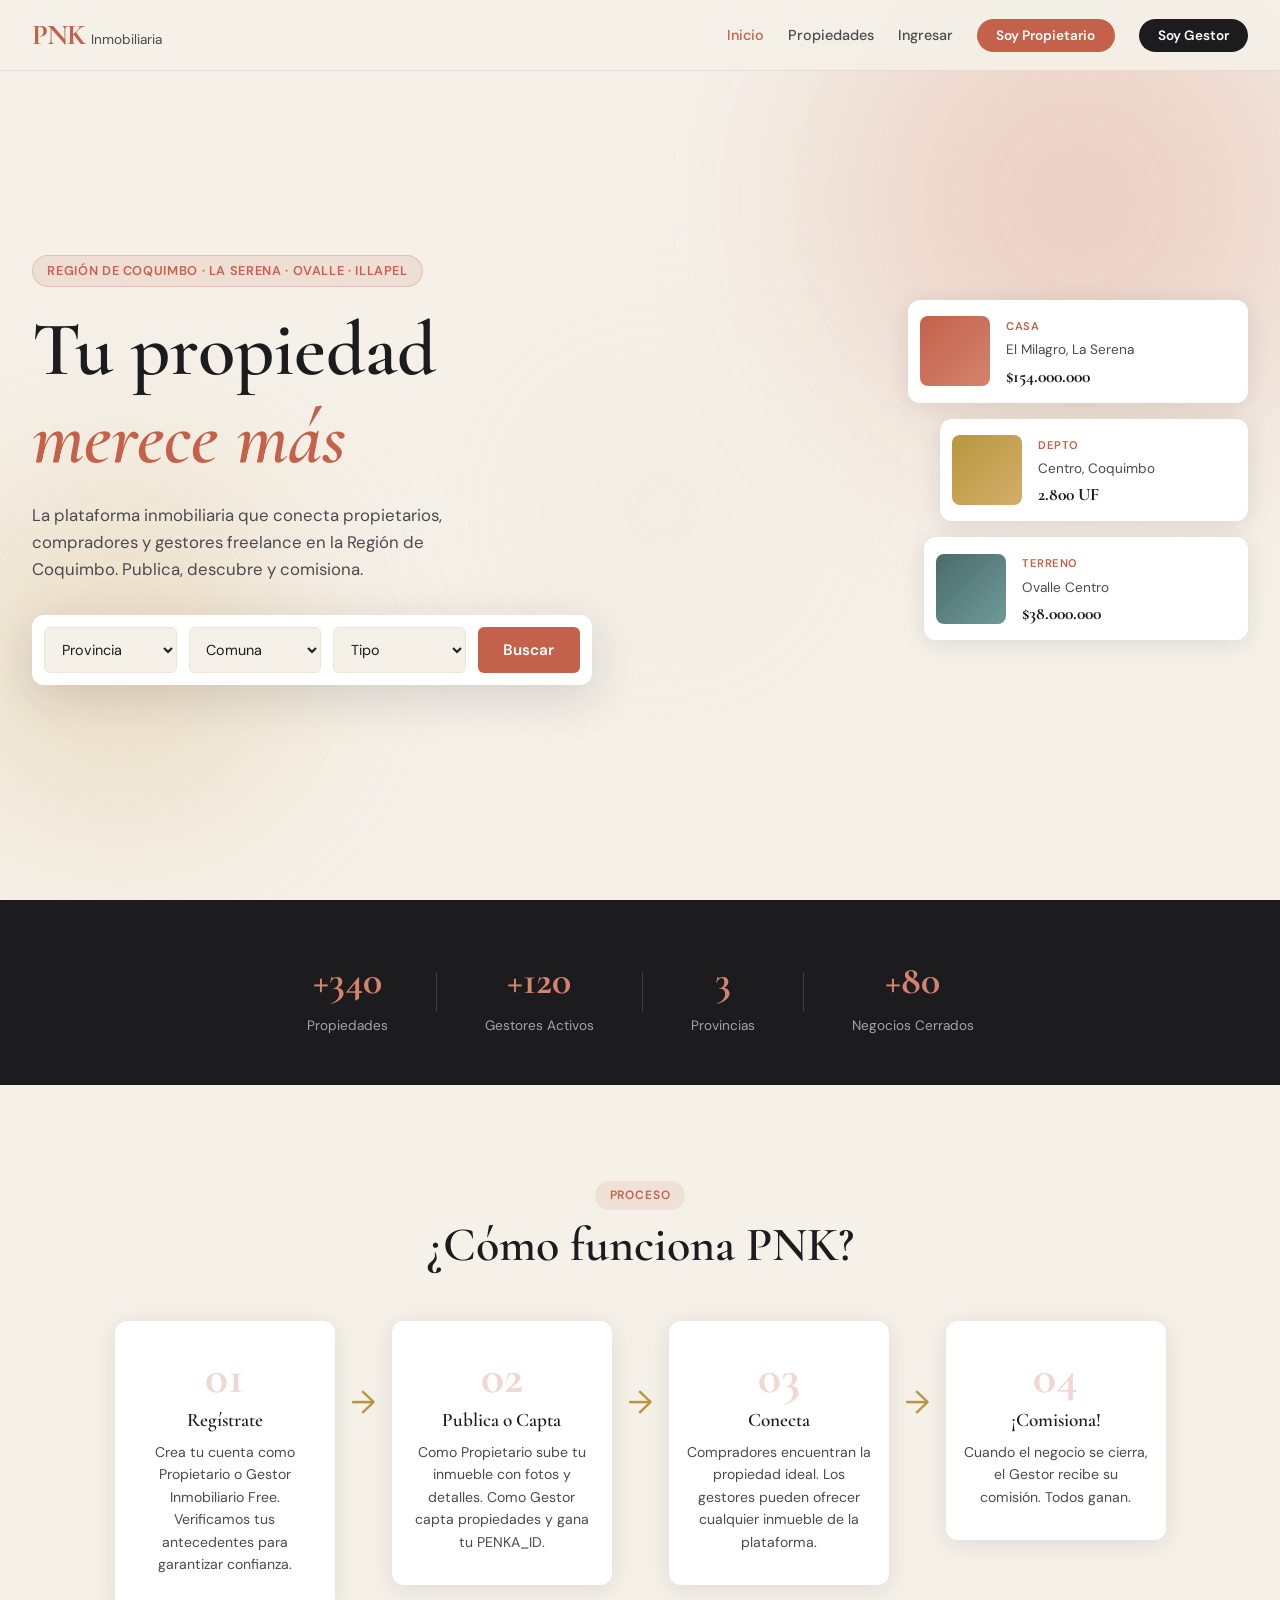
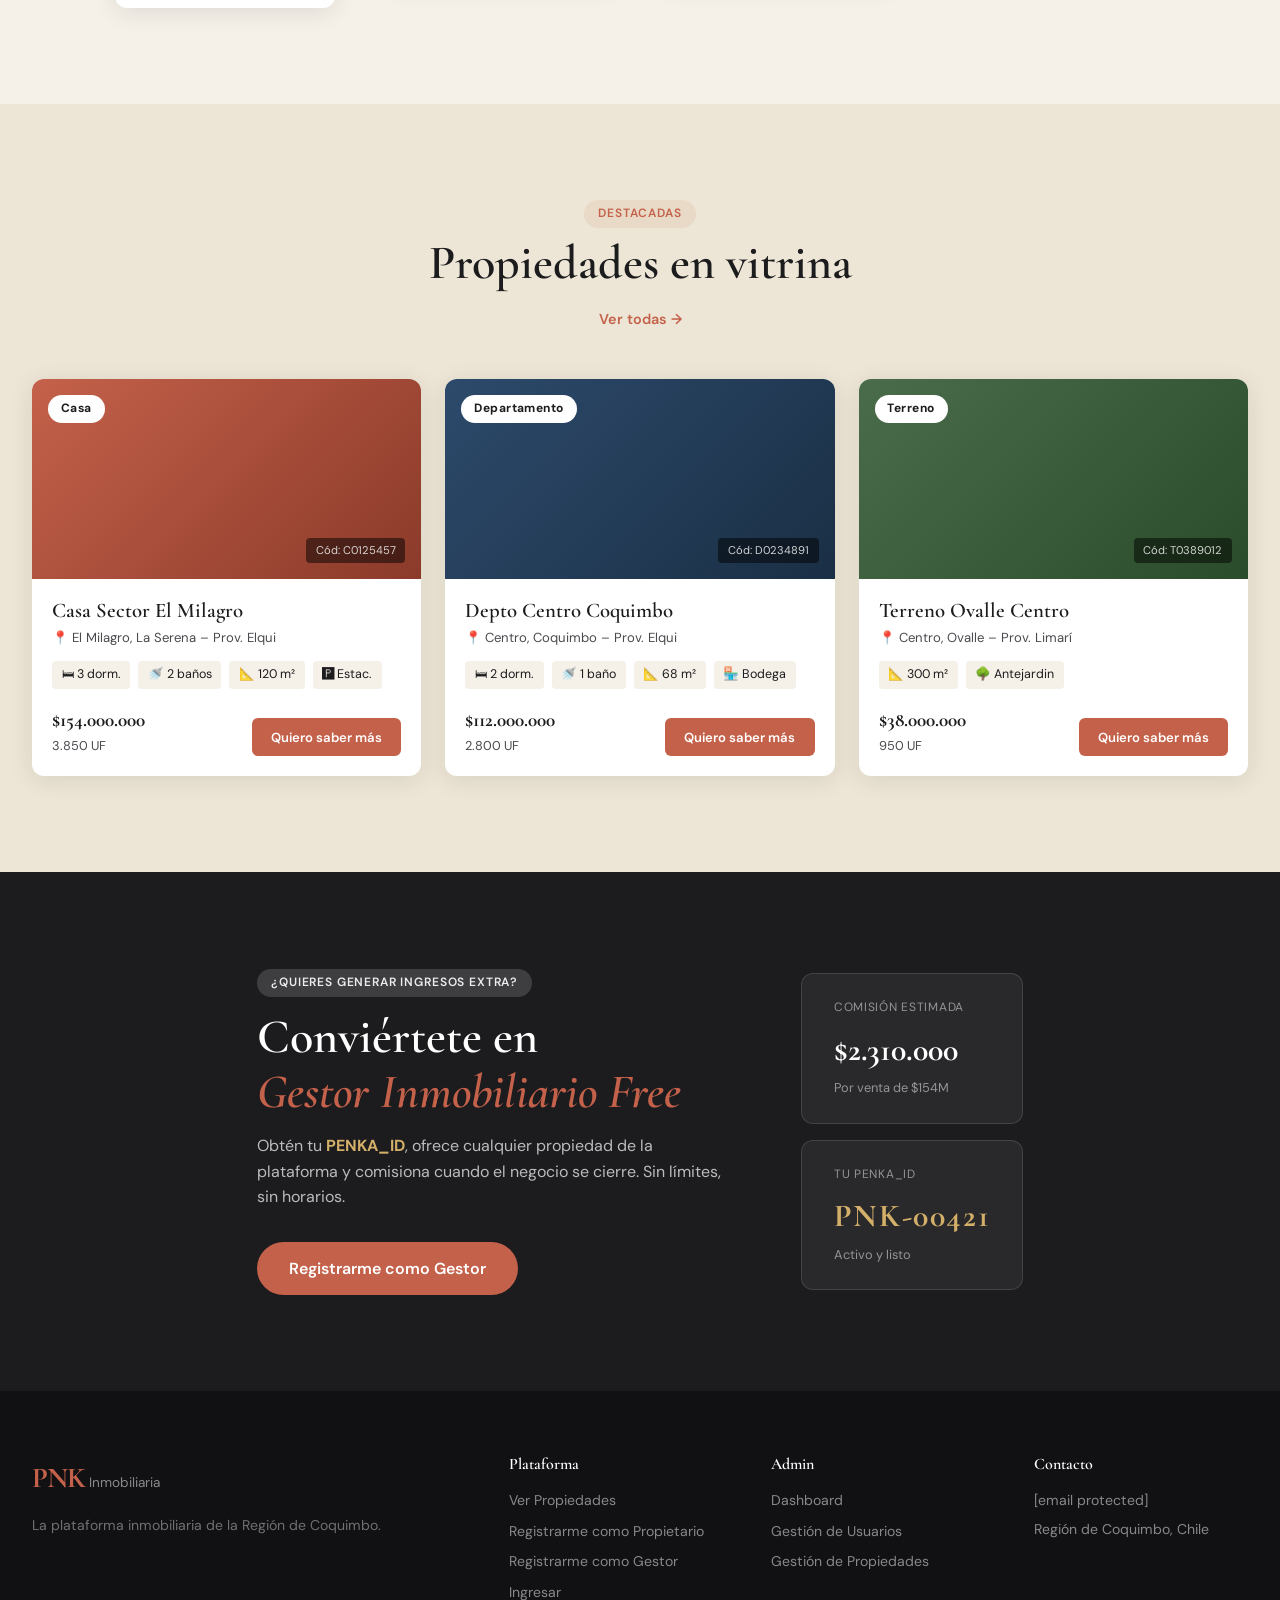
==== index.html @ cb63a36f "Add files via upload" ====
<!DOCTYPE html>
<html lang="es">
<head>
  <meta charset="UTF-8" />
  <meta name="viewport" content="width=device-width, initial-scale=1.0" />
  <title>PNK Inmobiliaria – Región de Coquimbo</title>
  <link rel="stylesheet" href="css/styles.css" />
  <link rel="preconnect" href="https://fonts.googleapis.com" />
  <link href="https://fonts.googleapis.com/css2?family=Cormorant+Garamond:wght@300;400;500;600;700&family=DM+Sans:wght@300;400;500;600&display=swap" rel="stylesheet" />
</head>
<body>

<!-- ═══════════════════════════════════════════ NAV ═══════════════════════════════════════════ -->
<nav class="navbar" id="navbar">
  <div class="nav-inner">
    <a href="index.html" class="logo">
      <span class="logo-p">PNK</span>
      <span class="logo-sub">Inmobiliaria</span>
    </a>
    <ul class="nav-links">
      <li><a href="index.html" class="active">Inicio</a></li>
      <li><a href="pages/propiedades.html">Propiedades</a></li>
      <li><a href="pages/login.html">Ingresar</a></li>
      <li><a href="pages/registro-propietario.html" class="btn-nav">Soy Propietario</a></li>
      <li><a href="pages/registro-gestor.html" class="btn-nav btn-nav-alt">Soy Gestor</a></li>
    </ul>
    <button class="hamburger" onclick="toggleMenu()">&#9776;</button>
  </div>
  <div class="mobile-menu" id="mobileMenu">
    <a href="index.html">Inicio</a>
    <a href="pages/propiedades.html">Propiedades</a>
    <a href="pages/login.html">Ingresar</a>
    <a href="pages/registro-propietario.html">Registrarme como Propietario</a>
    <a href="pages/registro-gestor.html">Registrarme como Gestor</a>
  </div>
</nav>

<!-- ═══════════════════════════════════════════ HERO ═══════════════════════════════════════════ -->
<section class="hero">
  <div class="hero-bg">
    <div class="hero-shape s1"></div>
    <div class="hero-shape s2"></div>
    <div class="hero-shape s3"></div>
  </div>
  <div class="hero-content">
    <span class="hero-tag">Región de Coquimbo · La Serena · Ovalle · Illapel</span>
    <h1 class="hero-title">Tu propiedad<br/><em>merece más</em></h1>
    <p class="hero-sub">La plataforma inmobiliaria que conecta propietarios, compradores y gestores freelance en la Región de Coquimbo. Publica, descubre y comisiona.</p>

    <div class="search-box">
      <select class="sb-select" id="sbProvincia">
        <option value="">Provincia</option>
        <option>Elqui</option>
        <option>Limarí</option>
        <option>Choapa</option>
      </select>
      <select class="sb-select" id="sbComuna">
        <option value="">Comuna</option>
        <option>La Serena</option>
        <option>Coquimbo</option>
        <option>Ovalle</option>
        <option>Illapel</option>
        <option>Salamanca</option>
      </select>
      <select class="sb-select" id="sbTipo">
        <option value="">Tipo</option>
        <option>Casa</option>
        <option>Departamento</option>
        <option>Terreno</option>
      </select>
      <a href="pages/propiedades.html" class="btn-search">Buscar</a>
    </div>
  </div>
  <div class="hero-img-wrap">
    <div class="hero-img-card card1">
      <div class="prop-thumb t1"></div>
      <div class="prop-info">
        <span class="prop-tipo">Casa</span>
        <p class="prop-lugar">El Milagro, La Serena</p>
        <strong class="prop-precio">$154.000.000</strong>
      </div>
    </div>
    <div class="hero-img-card card2">
      <div class="prop-thumb t2"></div>
      <div class="prop-info">
        <span class="prop-tipo">Depto</span>
        <p class="prop-lugar">Centro, Coquimbo</p>
        <strong class="prop-precio">2.800 UF</strong>
      </div>
    </div>
    <div class="hero-img-card card3">
      <div class="prop-thumb t3"></div>
      <div class="prop-info">
        <span class="prop-tipo">Terreno</span>
        <p class="prop-lugar">Ovalle Centro</p>
        <strong class="prop-precio">$38.000.000</strong>
      </div>
    </div>
  </div>
</section>

<!-- ═══════════════════════════════════════════ STATS ═══════════════════════════════════════════ -->
<section class="stats-bar">
  <div class="stat"><span class="stat-n">+340</span><span class="stat-l">Propiedades</span></div>
  <div class="stat-div"></div>
  <div class="stat"><span class="stat-n">+120</span><span class="stat-l">Gestores Activos</span></div>
  <div class="stat-div"></div>
  <div class="stat"><span class="stat-n">3</span><span class="stat-l">Provincias</span></div>
  <div class="stat-div"></div>
  <div class="stat"><span class="stat-n">+80</span><span class="stat-l">Negocios Cerrados</span></div>
</section>

<!-- ═══════════════════════════════════════════ CÓMO FUNCIONA ═══════════════════════════════════ -->
<section class="how">
  <div class="section-header">
    <span class="sec-tag">Proceso</span>
    <h2>¿Cómo funciona PNK?</h2>
  </div>
  <div class="steps">
    <div class="step">
      <div class="step-num">01</div>
      <h3>Regístrate</h3>
      <p>Crea tu cuenta como Propietario o Gestor Inmobiliario Free. Verificamos tus antecedentes para garantizar confianza.</p>
    </div>
    <div class="step-arrow">→</div>
    <div class="step">
      <div class="step-num">02</div>
      <h3>Publica o Capta</h3>
      <p>Como Propietario sube tu inmueble con fotos y detalles. Como Gestor capta propiedades y gana tu PENKA_ID.</p>
    </div>
    <div class="step-arrow">→</div>
    <div class="step">
      <div class="step-num">03</div>
      <h3>Conecta</h3>
      <p>Compradores encuentran la propiedad ideal. Los gestores pueden ofrecer cualquier inmueble de la plataforma.</p>
    </div>
    <div class="step-arrow">→</div>
    <div class="step">
      <div class="step-num">04</div>
      <h3>¡Comisiona!</h3>
      <p>Cuando el negocio se cierra, el Gestor recibe su comisión. Todos ganan.</p>
    </div>
  </div>
</section>

<!-- ═══════════════════════════════════════════ FEATURED PROPS ═══════════════════════════════════ -->
<section class="featured">
  <div class="section-header">
    <span class="sec-tag">Destacadas</span>
    <h2>Propiedades en vitrina</h2>
    <a href="pages/propiedades.html" class="ver-todas">Ver todas →</a>
  </div>
  <div class="props-grid">
    <div class="prop-card">
      <div class="pc-img pi1">
        <span class="pc-badge">Casa</span>
        <span class="pc-cod">Cód: C0125457</span>
      </div>
      <div class="pc-body">
        <h4>Casa Sector El Milagro</h4>
        <p class="pc-loc">📍 El Milagro, La Serena – Prov. Elqui</p>
        <div class="pc-features">
          <span>🛏 3 dorm.</span>
          <span>🚿 2 baños</span>
          <span>📐 120 m²</span>
          <span>🅿 Estac.</span>
        </div>
        <div class="pc-footer">
          <div>
            <p class="pc-price">$154.000.000</p>
            <p class="pc-uf">3.850 UF</p>
          </div>
          <a href="pages/propiedades.html" class="btn-ver">Quiero saber más</a>
        </div>
      </div>
    </div>

    <div class="prop-card">
      <div class="pc-img pi2">
        <span class="pc-badge">Departamento</span>
        <span class="pc-cod">Cód: D0234891</span>
      </div>
      <div class="pc-body">
        <h4>Depto Centro Coquimbo</h4>
        <p class="pc-loc">📍 Centro, Coquimbo – Prov. Elqui</p>
        <div class="pc-features">
          <span>🛏 2 dorm.</span>
          <span>🚿 1 baño</span>
          <span>📐 68 m²</span>
          <span>🏪 Bodega</span>
        </div>
        <div class="pc-footer">
          <div>
            <p class="pc-price">$112.000.000</p>
            <p class="pc-uf">2.800 UF</p>
          </div>
          <a href="pages/propiedades.html" class="btn-ver">Quiero saber más</a>
        </div>
      </div>
    </div>

    <div class="prop-card">
      <div class="pc-img pi3">
        <span class="pc-badge">Terreno</span>
        <span class="pc-cod">Cód: T0389012</span>
      </div>
      <div class="pc-body">
        <h4>Terreno Ovalle Centro</h4>
        <p class="pc-loc">📍 Centro, Ovalle – Prov. Limarí</p>
        <div class="pc-features">
          <span>📐 300 m²</span>
          <span>🌳 Antejardin</span>
        </div>
        <div class="pc-footer">
          <div>
            <p class="pc-price">$38.000.000</p>
            <p class="pc-uf">950 UF</p>
          </div>
          <a href="pages/propiedades.html" class="btn-ver">Quiero saber más</a>
        </div>
      </div>
    </div>
  </div>
</section>

<!-- ═══════════════════════════════════════════ CTA GESTOR ════════════════════════════════════════ -->
<section class="cta-gestor">
  <div class="cta-content">
    <span class="sec-tag light">¿Quieres generar ingresos extra?</span>
    <h2>Conviértete en<br/><em>Gestor Inmobiliario Free</em></h2>
    <p>Obtén tu <strong>PENKA_ID</strong>, ofrece cualquier propiedad de la plataforma y comisiona cuando el negocio se cierre. Sin límites, sin horarios.</p>
    <a href="pages/registro-gestor.html" class="btn-cta">Registrarme como Gestor</a>
  </div>
  <div class="cta-deco">
    <div class="deco-card dc1">
      <p class="dc-label">Comisión estimada</p>
      <p class="dc-val">$2.310.000</p>
      <p class="dc-sub">Por venta de $154M</p>
    </div>
    <div class="deco-card dc2">
      <p class="dc-label">Tu PENKA_ID</p>
      <p class="dc-val penka">PNK-00421</p>
      <p class="dc-sub">Activo y listo</p>
    </div>
  </div>
</section>

<!-- ═══════════════════════════════════════════ FOOTER ════════════════════════════════════════════ -->
<footer class="footer">
  <div class="footer-inner">
    <div class="footer-brand">
      <span class="logo-p">PNK</span><span class="logo-sub"> Inmobiliaria</span>
      <p>La plataforma inmobiliaria de la Región de Coquimbo.</p>
    </div>
    <div class="footer-links">
      <h5>Plataforma</h5>
      <a href="pages/propiedades.html">Ver Propiedades</a>
      <a href="pages/registro-propietario.html">Registrarme como Propietario</a>
      <a href="pages/registro-gestor.html">Registrarme como Gestor</a>
      <a href="pages/login.html">Ingresar</a>
    </div>
    <div class="footer-links">
      <h5>Admin</h5>
      <a href="pages/dashboard.html">Dashboard</a>
      <a href="pages/crud-usuarios.html">Gestión de Usuarios</a>
      <a href="pages/crud-propiedades.html">Gestión de Propiedades</a>
    </div>
    <div class="footer-contact">
      <h5>Contacto</h5>
      <p><a href="/cdn-cgi/l/email-protection" class="__cf_email__" data-cfemail="e88b87869c898b9c87a8988683818685878a818481899a8189c68b84">[email&#160;protected]</a></p>
      <p>Región de Coquimbo, Chile</p>
    </div>
  </div>
  <div class="footer-bottom">
    <p
---- css/styles.css ----
/* ═══════════════════════════════════════════════════════
   PNK INMOBILIARIA – ESTILOS GLOBALES
   Paleta: Crema cálido · Terracota · Dorado · Oscuro elegante
═══════════════════════════════════════════════════════ */

@import url('https://fonts.googleapis.com/css2?family=Cormorant+Garamond:ital,wght@0,300;0,400;0,500;0,600;0,700;1,300;1,400;1,600&family=DM+Sans:wght@300;400;500;600&display=swap');

:root {
  --cream: #F5F0E8;
  --cream-dark: #EDE6D6;
  --terracotta: #C4614A;
  --terracotta-light: #D4836E;
  --terracotta-dark: #A04535;
  --gold: #B8963E;
  --gold-light: #D4AF6A;
  --dark: #1C1C1E;
  --dark-mid: #2D2D30;
  --dark-soft: #4A4A4F;
  --white: #FFFFFF;
  --font-display: 'Cormorant Garamond', serif;
  --font-body: 'DM Sans', sans-serif;
  --radius: 12px;
  --radius-sm: 6px;
  --shadow: 0 4px 24px rgba(28,28,30,0.10);
  --shadow-lg: 0 12px 48px rgba(28,28,30,0.15);
}

*, *::before, *::after { box-sizing: border-box; margin: 0; padding: 0; }

html { scroll-behavior: smooth; }

body {
  font-family: var(--font-body);
  background: var(--cream);
  color: var(--dark);
  line-height: 1.6;
  overflow-x: hidden;
}

a { text-decoration: none; color: inherit; }
img { max-width: 100%; display: block; }

/* ─── SCROLLBAR ─── */
::-webkit-scrollbar { width: 6px; }
::-webkit-scrollbar-track { background: var(--cream-dark); }
::-webkit-scrollbar-thumb { background: var(--terracotta); border-radius: 3px; }

/* ─── TYPOGRAPHY ─── */
h1,h2,h3,h4,h5 { font-family: var(--font-display); font-weight: 600; line-height: 1.15; }
h1 { font-size: clamp(2.8rem, 6vw, 5rem); }
h2 { font-size: clamp(2rem, 4vw, 3rem); }
h3 { font-size: 1.4rem; }
em { font-style: italic; color: var(--terracotta); }

/* ═══════════════════════════════════════════
   NAVBAR
═══════════════════════════════════════════ */
.navbar {
  position: fixed; top: 0; left: 0; width: 100%; z-index: 1000;
  background: rgba(245,240,232,0.92);
  backdrop-filter: blur(12px);
  border-bottom: 1px solid rgba(196,97,74,0.15);
  transition: box-shadow .3s;
}
.navbar.scrolled { box-shadow: var(--shadow); }

.nav-inner {
  max-width: 1280px; margin: 0 auto;
  padding: 0 2rem;
  height: 70px;
  display: flex; align-items: center; gap: 2rem;
}

.logo { display: flex; align-items: baseline; gap: .4rem; }
.logo-p {
  font-family: var(--font-display); font-size: 1.8rem; font-weight: 700;
  color: var(--terracotta); letter-spacing: -1px;
}
.logo-sub { font-family: var(--font-body); font-size: .85rem; color: var(--dark-soft); font-weight: 400; }

.nav-links {
  display: flex; align-items: center; gap: 1.5rem;
  list-style: none; margin-left: auto;
}
.nav-links a { font-size: .9rem; font-weight: 500; color: var(--dark-soft); transition: color .2s; }
.nav-links a:hover, .nav-links a.active { color: var(--terracotta); }

.btn-nav {
  padding: .5rem 1.2rem;
  background: var(--terracotta) !important;
  color: var(--white) !important;
  border-radius: 50px;
  font-size: .85rem !important;
  font-weight: 600 !important;
  transition: background .2s, transform .15s !important;
}
.btn-nav:hover { background: var(--terracotta-dark) !important; transform: translateY(-1px); }
.btn-nav-alt { background: var(--dark) !important; }
.btn-nav-alt:hover { background: var(--dark-mid) !important; }

.hamburger { display: none; background: none; border: none; font-size: 1.4rem; cursor: pointer; color: var(--dark); }

.mobile-menu {
  display: none; flex-direction: column; gap: .5rem;
  background: var(--white); padding: 1rem 2rem; border-top: 1px solid var(--cream-dark);
}
.mobile-menu a { padding: .6rem 0; font-weight: 500; border-bottom: 1px solid var(--cream-dark); color: var(--dark); }
.mobile-menu.open { display: flex; }

/* ═══════════════════════════════════════════
   HERO
═══════════════════════════════════════════ */
.hero {
  min-height: 100vh;
  display: flex; align-items: center;
  padding: 100px 2rem 60px;
  max-width: 1280px; margin: 0 auto;
  position: relative; gap: 4rem;
}

.hero-bg {
  position: fixed; inset: 0; pointer-events: none; z-index: -1;
  overflow: hidden;
}
.hero-shape {
  position: absolute; border-radius: 50%;
  filter: blur(80px); opacity: .35;
}
.s1 { width: 600px; height: 600px; background: radial-gradient(circle, var(--terracotta-light), transparent); top: -100px; right: -100px; animation: floatA 12s ease-in-out infinite; }
.s2 { width: 400px; height: 400px; background: radial-gradient(circle, var(--gold-light), transparent); bottom: 50px; left: -80px; animation: floatB 15s ease-in-out infinite; }
.s3 { width: 300px; height: 300px; background: radial-gradient(circle, var(--cream-dark), transparent); top: 40%; left: 40%; animation: floatA 18s ease-in-out infinite reverse; }

@keyframes floatA { 0%,100%{ transform: translate(0,0) scale(1); } 50%{ transform: translate(20px,-30px) scale(1.05); } }
@keyframes floatB { 0%,100%{ transform: translate(0,0) scale(1); } 50%{ transform: translate(-15px,20px) scale(1.03); } }

.hero-content { flex: 1; min-width: 300px; animation: fadeUp .8s ease both; }

@keyframes fadeUp { from{opacity:0;transform:translateY(30px);} to{opacity:1;transform:translateY(0);} }

.hero-tag {
  display: inline-block; padding: .3rem .9rem;
  background: rgba(196,97,74,.12);
  color: var(--terracotta); font-size: .8rem; font-weight: 600;
  border-radius: 50px; letter-spacing: .05em; text-transform: uppercase;
  margin-bottom: 1.2rem; border: 1px solid rgba(196,97,74,.25);
}

.hero-title { margin-bottom: 1.2rem; }
.hero-sub { font-size: 1.05rem; color: var(--dark-soft); max-width: 480px; margin-bottom: 2rem; }

.search-box {
  display: flex; flex-wrap: wrap; gap: .75rem;
  background: var(--white);
  padding: .75rem;
  border-radius: var(--radius);
  box-shadow: var(--shadow-lg);
  max-width: 560px;
}

.sb-select {
  flex: 1; min-width: 120px;
  border: 1px solid var(--cream-dark);
  background: var(--cream);
  border-radius: var(--radius-sm);
  padding: .65rem .8rem;
  font-family: var(--font-body); font-size: .9rem; color: var(--dark);
  cursor: pointer;
}
.sb-select:focus { outline: 2px solid var(--terracotta); }

.btn-search {
  padding: .7rem 1.6rem;
  background: var(--terracotta);
  color: var(--white);
  border-radius: var(--radius-sm);
  font-weight: 600; font-size: .95rem;
  transition: background .2s, transform .15s;
  white-space: nowrap;
}
.btn-search:hover { background: var(--terracotta-dark); transform: translateY(-1px); }

/* HERO CARDS */
.hero-img-wrap {
  flex: 1; display: flex; flex-direction: column; gap: 1rem;
  position: relative; max-width: 340px;
  animation: fadeUp .8s .3s ease both;
}

.hero-img-card {
  display: flex; align-items: center; gap: 1rem;
  background: var(--white);
  border-radius: var(--radius);
  padding: .75rem;
  box-shadow: var(--shadow);
  transition: transform .25s, box-shadow .25s;
}
.hero-img-card:hover { transform: translateX(-6px); box-shadow: var(--shadow-lg); }

.card1 { margin-left: 0; }
.card2 { margin-left: 2rem; }
.card3 { margin-left: 1rem; }

.prop-thumb {
  width: 70px; height: 70px; border-radius: 8px; flex-shrink: 0;
  background-size: cover; background-position: center;
}
.t1 { background: linear-gradient(135deg, #C4614A 0%, #D4836E 100%); }
.t2 { background: linear-gradient(135deg, #B8963E 0%, #D4AF6A 100%); }
.t3 { background: linear-gradient(135deg, #4A6C6A 0%, #6E9A98 100%); }

.prop-tipo { font-size: .7rem; font-weight: 600; color: var(--terracotta); text-transform: uppercase; letter-spacing: .05em; }
.prop-lugar { font-size: .85rem; color: var(--dark-soft); margin: .1rem 0; }
.prop-precio { font-family: var(--font-display); font-size: 1.1rem; color: var(--dark); }

/* ═══════════════════════════════════════════
   STATS BAR
═══════════════════════════════════════════ */
.stats-bar {
  background: var(--dark);
  display: flex; justify-content: center; align-items: center;
  gap: 0; flex-wrap: wrap;
  padding: 2rem;
}
.stat { display: flex; flex-direction: column; align-items: center; padding: 1rem 3rem; }
.stat-n { font-family: var(--font-display); font-size: 2.5rem; font-weight: 700; color: var(--terracotta-light); }
.stat-l { font-size: .85rem; color: rgba(255,255,255,.6); margin-top: .2rem; }
.stat-div { width: 1px; height: 40px; background: rgba(255,255,255,.15); }

/* ═══════════════════════════════════════════
   SECTIONS SHARED
═══════════════════════════════════════════ */
.section-header {
  text-align: center; margin-bottom: 3rem;
  display: flex; flex-direction: column; align-items: center; gap: .5rem;
}
.section-header h2 { position: relative; }
.section-header .ver-todas {
  font-size: .9rem; color: var(--terracotta); font-weight: 600;
  margin-top: .5rem; transition: gap .2s;
}

.sec-tag {
  display: inline-block; padding: .3rem .9rem;
  background: rgba(196,97,74,.1);
  color: var(--terracotta); font-size: .75rem; font-weight: 600;
  border-radius: 50px; letter-spacing: .07em; text-transform: uppercase;
}
.sec-tag.light { background: rgba(255,255,255,.15); color: rgba(255,255,255,.9); }

/* ═══════════════════════════════════════════
   HOW IT WORKS
═══════════════════════════════════════════ */
.how { padding: 6rem 2rem; max-width: 1280px; margin: 0 auto; }
.steps {
  display: flex; align-items: flex-start; gap: 1rem;
  flex-wrap: wrap; justify-content: center;
}
.step {
  flex: 1; min-width: 180px; max-width: 220px;
  text-align: center; padding: 2rem 1rem;
  background: var(--white); border-radius: var(--radius);
  box-shadow: var(--shadow);
  transition: transform .25s, box-shadow .25s;
}
.step:hover { transform: translateY(-6px); box-shadow: var(--shadow-lg); }
.step-num {
  font-family: var(--font-display); font-size: 3rem; font-weight: 700;
  color: var(--terracotta); opacity: .25; line-height: 1; margin-bottom: .5rem;
}
.step h3 { font-size: 1.2rem; margin-bottom: .6rem; }
.step p { font-size: .88rem; color: var(--dark-soft); }
.step-arrow { font-size: 2rem; color: var(--gold); padding-top: 3.5rem; }

/* ═══════════════════════════════════════════
   PROPERTY CARDS
═══════════════════════════════════════════ */
.featured { padding: 6rem 2rem; background: var(--cream-dark); }
.featured .section-header { max-width: 1280px; margin: 0 auto 3rem; }

.props-grid {
  display: grid;
  grid-template-columns: repeat(auto-fit, minmax(300px, 1fr));
  gap: 1.5rem;
  max-width: 1280px; margin: 0 auto;
}

.prop-card {
  background: var(--white); border-radius: var(--radius);
  overflow: hidden; box-shadow: var(--shadow);
  transition: transform .25s, box-shadow .25s;
}
.prop-card:hover { transform: translateY(-8px); box-shadow: var(--shadow-lg); }

.pc-img {
  height: 200px; position: relative;
  background-size: cover; background-position: center;
}
.pi1 { background: linear-gradient(135deg, #C4614A 0%, #8B3A2A 100%); }
.pi2 { background: linear-gradient(135deg, #2D4A6B 0%, #1A2F45 100%); }
.pi3 { background: linear-gradient(135deg, #4A6C4A 0%, #2A4C2A 100%); }

.pc-badge {
  position: absolute; top: 1rem; left: 1rem;
  background: var(--white); color: var(--dark);
  font-size: .75rem; font-weight: 700; padding: .3rem .8rem;
  border-radius: 50px; letter-spacing: .04em;
}
.pc-cod {
  position: absolute; bottom: 1rem; right: 1rem;
  background: rgba(0,0,0,.5); color: rgba(255,255,255,.8);
  font-size: .7rem; padding: .2rem .6rem; border-radius: 4px;
}

.pc-body { padding: 1.25rem; }
.pc-body h4 { font-family: var(--font-display); font-size: 1.3rem; margin-bottom: .3rem; }
.pc-loc { font-size: .82rem; color: var(--dark-soft); margin-bottom: .8rem; }
.pc-features { display: flex; flex-wrap: wrap; gap: .5rem; margin-bottom: 1rem; }
.pc-features span { background: var(--cream); font-size: .78rem; padding: .25rem .6rem; border-radius: 4px; }
.pc-footer { display: flex; justify-content: space-between; align-items: flex-end; }
.pc-price { font-family: var(--font-display); font-size: 1.2rem; font-weight: 700; color: var(--dark); }
.pc-uf { font-size: .8rem; color: var(--dark-soft); }
.btn-ver {
  padding: .55rem 1.2rem;
  background: var(--terracotta);
  color: var(--white);
  border-radius: var(--radius-sm);
  font-size: .82rem; font-weight: 600;
  transition: background .2s;
}
.btn-ver:hover { background: var(--terracotta-dark); }

/* ═══════════════════════════════════════════
   CTA GESTOR
═══════════════════════════════════════════ */
.cta-gestor {
  background: var(--dark);
  padding: 6rem 2rem;
  display: flex; align-items: center; justify-content: center;
  gap: 4rem; flex-wrap: wrap;
}
.cta-content { max-width: 480px; }
.cta-content h2 { color: var(--white); margin: .8rem 0; }
.cta-content p { color: rgba(255,255,255,.7); margin-bottom: 2rem; }
.cta-content strong { color: var(--gold-light); }
.btn-cta {
  display: inline-block;
  padding: .85rem 2rem;
  background: var(--terracotta);
  color: var(--white); font-weight: 600; font-size: 1rem;
  border-radius: 50px;
  transition: background .2s, transform .15s;
}
.btn-cta:hover { background: var(--terracotta-dark); transform: translateY(-2px); }

.cta-deco { display: flex; flex-direction: column; gap: 1rem; }
.deco-card {
  background: rgba(255,255,255,.06);
  border: 1px solid rgba(255,255,255,.12);
  border-radius: var(--radius);
  padding: 1.5rem 2rem;
  min-width: 220px;
}
.dc-label { font-size: .75rem; text-transform: uppercase; letter-spacing: .06em; color: rgba(255,255,255,.5); margin-bottom: .4rem; }
.dc-val { font-family: var(--font-display); font-size: 2rem; font-weight: 700; color: var(--white); }
.dc-val.penka { color: var(--gold-light); letter-spacing: .05em; }
.dc-sub { font-size: .8rem; color: rgba(255,255,255,.5); margin-top: .2rem; }

/* ═══════════════════════════════════════════
   FOOTER
═══════════════════════════════════════════ */
.footer { background: #111113; padding: 4rem 2rem 0; }
.footer-inner {
  max-width: 1280px; margin: 0 auto;
  display: grid; grid-template-columns: 2fr 1fr 1fr 1fr;
  gap: 3rem; padding-bottom: 3rem;
  border-bottom: 1px solid rgba(255,255,255,.08);
}
.footer-brand .logo-p { color: var(--terracotta); }
.footer-brand .logo-sub { color: rgba(255,255,255,.5); }
.footer-brand p { color: rgba(255,255,255,.4); font-size: .88rem; margin-top: .8rem; }
.footer-links h5, .footer-contact h5 {
  font-family: var(--font-display); font-size: 1rem;
  color: var(--white); margin-bottom: 1rem;
}
.footer-links a { display: block; color: rgba(255,255,255,.5); font-size: .88rem; margin-bottom: .5rem; transition: color .2s; }
.footer-links a:hover { color: var(--terracotta-light); }
.footer-contact p { color: rgba(255,255,255,.5); font-size: .88rem; margin-bottom: .4rem; }
.footer-bottom {
  text-align: center; padding: 1.5rem;
  color: rgba(255,255,255,.25); font-size: .8rem;
}

/* ═══════════════════════════════════════════
   FORMS – SHARED
═══════════════════════════════════════════ */
.page-form { min-height: 100vh; padding: 100px 2rem 4rem; display: flex; align-items: flex-start; justify-content: center; background: var(--cream); }
.form-wrap {
  width: 100%; max-width: 640px;
  background: var(--white); border-radius: 16px;
  padding: 3rem; box-shadow: var(--shadow-lg);
  animation: fadeUp .6s ease both;
}
.form-wrap h2 { font-size: 2.2rem; margin-bottom: .4rem; }
.form-wrap .form-desc { color: var(--dark-soft); margin-bottom: 2rem; font-size: .92rem; }

.form-grid { display: grid; grid-template-columns: 1fr 1fr; gap: 1.2rem; }
.form-grid .full { grid-column: 1/-1; }

.field { display: flex; flex-direction: column; gap: .35rem; }
.field label { font-size: .82rem; font-weight: 600; color: var(--dark-soft); text-transform: uppercase; letter-spacing: .04em; }
.field input, .field select, .field textarea {
  padding: .75rem 1rem;
  border: 1.5px solid var(--cream-dark);
  border-radius: var(--radius-sm);
  font-family: var(--font-body); font-size: .95rem;
  background: var(--cream); color: var(--dark);
  transition: border-color .2s, box-shadow .2s;
}
.field input:focus, .field select:focus, .field textarea:focus {
  outline: none;
  border-color: var(--terracotta);
  box-shadow: 0 0 0 3px rgba(196,97,74,.12);
}
.field textarea { resize: vertical; min-height: 100px; }
.field .file-hint { font-size: .75rem; color: var(--dark-soft); }

.form-note {
  background: rgba(196,97,74,.08);
  border: 1px solid rgba(196,97,74,.2);
  border-radius: var(--radius-sm);
  padding: .8rem 1rem; font-size: .85rem; color: var(--terracotta-dark);
  margin: 1.5rem 0;
}

.btn-submit {
  width: 100%; padding: .9rem;
  background: var(--terracotta); color: var(--white);
  border: none; border-radius: var(--radius-sm);
  font-family: var(--font-body); font-size: 1rem; font-weight: 600;
  cursor: pointer; transition: background .2s, transform .15s;
  margin-top: 1rem;
}
.btn-submit:hover { background: var(--terracotta-dark); transform: translateY(-1px); }

.form-footer { margin-top: 1.5rem; text-align: center; font-size: .88rem; color: var(--dark-soft); }
.form-footer a { color: var(--terracotta); font-weight: 600; }

/* Section separator */
.form-section-title {
  font-family: var(--font-display); font-size: 1.1rem;
  color: var(--terracotta); grid-column: 1/-1;
  padding-bottom: .3rem; border-bottom: 1px solid var(--cream-dark);
  margin-top: .5rem;
}

/* Checkbox group */
.check-group { display: flex; flex-wrap: wrap; gap: .75rem; }
.check-item { display: flex; align-items: center; gap: .4rem; cursor: pointer; }
.check-item input { accent-color: var(--terracotta); width: 16px; height: 16px; cursor: pointer; }
.check-item span { font-size: .9rem; }

/* ═══════════════════════════════════════════
   LOGIN PAGE
═══════════════════════════════════════════ */
.login-page {
  min-height: 100vh; display: flex;
  background: var(--dark);
}
.login-visual {
  flex: 1; display: flex; flex-direction: column; justify-content: flex-end;
  padding: 3rem;
  background: linear-gradient(160deg, var(--terracotta-dark) 0%, #3A1A10 100%);
  position: relative; overflow: hidden;
}
.login-visual::before {
  content: '';
  position: absolute; inset: 0;
  background: url("data:image/svg+xml,%3Csvg width='60' height='60' viewBox='0 0 60 60' xmlns='http://www.w3.org/2000/svg'%3E%3Cg fill='none' fill-rule='evenodd'%3E%3Cg fill='%23ffffff' fill-opacity='0.04'%3E%3Cpath d='M36 34v-4h-2v4h-4v2h4v4h2v-4h4v-2h-4zm0-30V0h-2v4h-4v2h4v4h2V6h4V4h-4zM6 34v-4H4v4H0v2h4v4h2v-4h4v-2H6zM6 4V0H4v4H0v2h4v4h2V6h4V4H6z'/%3E%3C/g%3E%3C/g%3E%3C/svg%3E");
}
.login-visual-content { position: relative; }
.login-visual h2 { color: var(--white); font-size: 2.5rem; margin-bottom: 1rem; }
.login-visual p { color: rgba(255,255,255,.65); max-width: 360px; }
.login-brand { font-family: var(--font-display); font-size: 2rem; font-weight: 700; color: var(--white); margin-bottom: auto; position: relative; }
.login-brand em { color: var(--gold-light); font-style: normal; }

.login-form-panel {
  flex: 1; display: flex; align-items: center; justify-content: center;
  padding: 3rem; background: var(--cream);
}
.login-box { width: 100%; max-width: 400px; }
.login-box h2 { margin-bottom: .4rem; }
.login-box .form-desc { margin-bottom: 2rem; }

.login-options { display: flex; flex-direction: column; gap: 1rem; margin-bottom: 1.5rem; }
.login-opt {
  display: flex; align-items: center; gap: 1rem;
  padding: 1rem 1.25rem;
  border: 2px solid var(--cream-dark); border-radius: var(--radius);
  cursor: pointer; transition: border-color .2s;
  background: var(--white);
}
.login-opt:hover, .login-opt.selected { border-color: var(--terracotta); }
.login-opt-icon { font-size: 1.4rem; }
.login-opt-label { font-size: .82rem; color: var(--dark-soft); font-weight: 500; }
.login-opt-title { font-weight: 700; font-size: .95rem; }

.login-divider { text-align: center; margin: 1rem 0; color: var(--dark-soft); font-size: .85rem; position: relative; }
.login-divider::before, .login-divider::after { content: ''; position: absolute; top: 50%; width: 38%; height: 1px; background: var(--cream-dark); }
.login-divider::before { left: 0; }
.login-divider::after { right: 0; }

.recover-link { display: block; text-align: right; margin-top: .5rem; font-size: .82rem; color: var(--terracotta); font-weight: 600; }

/* ═══════════════════════════════════════════
   DASHBOARD
═══════════════════════════════════════════ */
.dash-layout {
  display: flex; min-height: 100vh;
  padding-top: 70px;
}

.dash-sidebar {
  width: 260px; flex-shrink: 0;
  background: var(--dark); position: sticky; top: 70px;
  height: calc(100vh - 70px); overflow-y: auto;
  display: flex; flex-direction: column;
}

.dash-sidebar-header {
  padding: 1.5rem;
  border-bottom: 1px solid rgba(255,255,255,.08);
}
.dash-user-name { font-family: var(--font-display); font-size: 1.2rem; color: var(--white); }
.dash-user-role {
  display: inline-block; margin-top: .3rem;
  padding: .2rem .6rem; background: var(--terracotta);
  color: var(--white); font-size: .7rem; font-weight: 600;
  border-radius: 50px; letter-spacing: .04em;
}

.dash-nav { display: flex; flex-direction: column; padding: 1rem 0; flex: 1; }
.dash-nav-section { padding: .5rem 1rem; font-size: .7rem; text-transform: uppercase; letter-spacing: .08em; color: rgba(255,255,255,.3); margin-top: .5rem; }
.dash-nav a {
  display: flex; align-items: center; gap: .75rem;
  padding: .75rem 1.5rem;
  color: rgba(255,255,255,.6); font-size: .9rem;
  transition: all .2s;
}
.dash-nav a:hover, .dash-nav a.active {
  color: var(--white); background: rgba(196,97,74,.15);
  border-left: 3px solid var(--terracotta);
}
.dash-nav a .nav-icon { font-size: 1rem; }

.dash-logout { padding: 1rem 1.5rem; border-top: 1px solid rgba(255,255,255,.08); }
.dash-logout a { color: rgba(255,255,255,.4); font-size: .88rem; }
.dash-logout a:hover { color: var(--terracotta-light); }

.dash-main { flex: 1; padding: 2.5rem; background: var(--cream); overflow-x: hidden; }
.dash-topbar { display: flex; justify-content: space-between; align-items: center; margin-bottom: 2rem; }
.dash-topbar h2 { font-size: 1.8rem; }
.dash-topbar-actions { display: flex; gap: 1rem; }

.btn-action {
  padding: .55rem 1.2rem;
  background: var(--terracotta); color: var(--white);
  border: none; border-radius: var(--radius-sm);
  font-family: var(--font-body); font-size: .88rem; font-weight: 600;
  cursor: pointer; transition: background .2s;
}
.btn-action:hover { background: var(--terracotta-dark); }
.btn-action.secondary { background: var(--white); color: var(--dark); border: 1.5px solid var(--cream-dark); }
.btn-action.secondary:hover { background: var(--cream-dark); }

/* KPI Cards */
.kpi-row { display: grid; grid-template-columns: repeat(auto-fit, minmax(200px, 1fr)); gap: 1.25rem; margin-bottom: 2rem; }
.kpi-card {
  background: var(--white); border-radius: var(--radius);
  padding: 1.5rem; box-shadow: var(--shadow);
  display: flex; flex-direction: column; gap: .5rem;
}
.kpi-label { font-size: .78rem; text-transform: uppercase; letter-spacing: .05em; color: var(--dark-soft); }
.kpi-val { font-family: var(--font-display); font-size: 2.2rem; font-weight: 700; color: var(--dark); }
.kpi-sub { font-size: .78rem; color: var(--dark-soft); }
.kpi-icon { font-size: 1.5rem; margin-bottom: .3rem; }
.kpi-card.highlight { background: var(--terracotta); }
.kpi-card.highlight .kpi-label, .kpi-card.highlight .kpi-sub { color: rgba(255,255,255,.7); }
.kpi-card.highlight .kpi-val { color: var(--white); }

/* Table */
.table-wrap { background: var(--white); border-radius: var(--radius); box-shadow: var(--shadow); overflow: hidden; margin-bottom: 2rem; }
.table-head { display: flex; justify-content: space-between; align-items: center; padding: 1.25rem 1.5rem; border-bottom: 1px solid var(--cream-dark); }
.table-head h4 { font-family: var(--font-display); font-size: 1.2rem; }

.data-table { width: 100%; border-collapse: collapse; }
.data-table th {
  background: var(--cream); text-align: left;
  padding: .75rem 1rem; font-size: .78rem;
  text-transform: uppercase; letter-spacing: .05em; color: var(--dark-soft);
}
.data-table td { padding: .85rem 1rem; border-bottom: 1px solid var(--cream-dark); font-size: .88rem; }
.data-table tr:last-child td { border-bottom: none; }
.data-table tr:hover td { background: rgba(196,97,74,.04); }

.status-badge {
  display: inline-block; padding: .2rem .65rem;
  border-radius: 50px; font-size: .72rem; font-weight: 700;
}
.status-active { background: rgba(72,187,120,.15); color: #2F855A; }
.status-pending { background: rgba(184,150,62,.15); color: var(--gold); }
.status-inactive { background: rgba(74,74,79,.15); color: var(--dark-soft); }

.tbl-actions { display: flex; gap: .4rem; }
.btn-tbl {
  padding: .3rem .7rem; font-size: .75rem; font-weight: 600;
  border-radius: 4px; border: none; cursor: pointer; transition: opacity .2s;
}
.btn-tbl:hover { opacity: .8; }
.btn-edit { background: rgba(184,150,62,.15); color: var(--gold); }
.btn-del { background: rgba(196,97,74,.12); color: var(--terracotta); }
.btn-view { background: rgba(44,90,160,.12); color: #2C5AA0; }

/* Property grid in dashboard */
.prop-dash-grid { display: grid; grid-template-columns: repeat(auto-fill,minmax(260px,1fr)); gap: 1.2rem; }

/* ═══════════════════════════════════════════
   PROPERTIES LISTING PAGE
═══════════════════════════════════════════ */
.props-page { padding: 100px 2rem 4rem; max-width: 1280px; margin: 0 auto; }
.props-page-header { margin-bottom: 2rem; }
.props-page-header h2 { margin-bottom: .5rem; }

.filter-bar {
  display: flex; flex-wrap: wrap; gap: 1rem; align-items: center;
  background: var(--white); padding: 1.25rem 1.5rem;
  border-radius: var(--radius); box-shadow: var(--shadow);
  margin-bottom: 2rem;
}
.filter-bar label { font-size: .78rem; font-weight: 600; color: var(--dark-soft); text-transform: uppercase; letter-spacing: .04em; }
.filter-bar select, .filter-bar input {
  padding: .55rem .9rem;
  border: 1.5px solid var(--cream-dark);
  border-radius: var(--radius-sm);
  font-family: var(--font-body); font-size: .88rem;
  background: var(--cream); min-width: 140px;
}

/* Modal overlay */
.modal-overlay {
  position: fixed; inset: 0; background: rgba(0,0,0,.5);
  display: none; align-items: center; justify-content: center;
  z-index: 2000; padding: 1rem;
}
.modal-overlay.open { display: flex; }
.modal {
  background: var(--white); border-radius: 16px;
  padding: 2rem; max-width: 700px; width: 100%;
  max-height: 85vh; overflow-y: auto;
  animation: fadeUp .3s ease;
  position: relative;
}
.modal-close {
  position: absolute; top: 1rem; right: 1rem;
  background: var(--cream-dark); border: none;
  width: 32px; height: 32px; border-radius: 50%;
  font-size: 1.1rem; cursor: pointer;
}

.modal-photo-strip { display: flex; gap: .75rem; margin-bottom: 1.5rem; overflow-x: auto; }
.modal-photo { width: 120px; height: 90px; border-radius: 8px; flex-shrink: 0; background-size: cover; background-position: center; }
.mp1 { background: linear-gradient(135deg, #C4614A, #8B3A2A); }
.mp2 { background: linear-gradient(135deg, #B8963E, #7A5F22); }
.mp3 { background: linear-gradient(135deg, #4A6C6A, #2A4C4A); }

.modal-title { font-family: var(--font-display); font-size: 1.8rem; }
.modal-precio { font-family: var(--font-display); font-size: 1.3rem; color: var(--terracotta); margin: .5rem 0; }
.modal-features-grid { display: grid; grid-template-columns: 1fr 1fr; gap: .75rem; margin: 1.5rem 0; }
.modal-feat { background: var(--cream); padding: .75rem; border-radius: var(--radius-sm); font-size: .88rem; }
.modal-feat strong { display: block; font-size: .7rem; text-transform: uppercase; letter-spacing: .04em; color: var(--dark-soft); margin-bottom: .2rem; }

.modal-amenidades { display: flex; flex-wrap: wrap; gap: .5rem; margin-bottom: 1.5rem; }
.amenidad { padding: .3rem .75rem; background: var(--cream-dark); border-radius: 50px; font-size: .8rem; }
.amenidad.yes { background: rgba(72,187,120,.12); color: #2F855A; }

.modal-map { background: var(--cream-dark); border-radius: var(--radius); height: 180px; display: flex; align-items: center; justify-content: center; color: var(--dark-soft); font-size: .9rem; margin-bottom: 1.5rem; border: 2px dashed rgba(196,97,74,.3); }
.modal-share { display: flex; gap: .75rem; flex-wrap: wrap; }
.share-btn { padding: .45rem 1rem; border-radius: 50px; font-size: .8rem; font-weight: 600; border: none; cursor: pointer; }
.share-wp { background: #25D366; color: white; }
.share-ig { background: #E4405F; color: white; }
.share-fb { background: #1877F2; color: white; }
.share-copy { background: var(--cream-dark); color: var(--dark); }

/* ═══════════════════════════════════════════
   RESPONSIVE
═══════════════════════════════════════════ */
@media (max-width: 900px) {
  .footer-inner { grid-template-columns: 1fr 1fr; }
  .hero { flex-direction: column; text-align: center; padding-top: 110px; }
  .hero-img-wrap { max-width: 100%; flex-direction: row; overflow-x: auto; }
  .card1,.card2,.card3 { margin: 0; flex-shrink: 0; }
  .steps { gap: .5rem; }
  .step-arrow { display: none; }
  .dash-layout { flex-direction: column; }
  .dash-sidebar { width: 100%; height: auto; position: static; }
  .login-visual { display: none; }
}

@media (max-width: 640px) {
  .nav-links { display: none; }
  .hamburger { display: block; }
  .footer-inner { grid-template-columns: 1fr; }
  .form-grid { grid-template-columns: 1fr; }
  .kpi-row { grid-template-columns: 1fr 1fr; }
  .modal-features-grid { grid-template-columns: 1fr; }
}

/* ═══ UTILITY ═══ */
.text-center { text-align: center; }
.mt-1 { margin-top: 1rem; }
.mt-2 { margin-top: 2rem; }
.alert-info { background: rgba(44,90,160,.08); border: 1px solid rgba(44,90,160,.2); color: #2C5AA0; border-radius: var(--radius-sm); padding: .8rem 1rem; font-size: .85rem; margin-bottom: 1rem; }
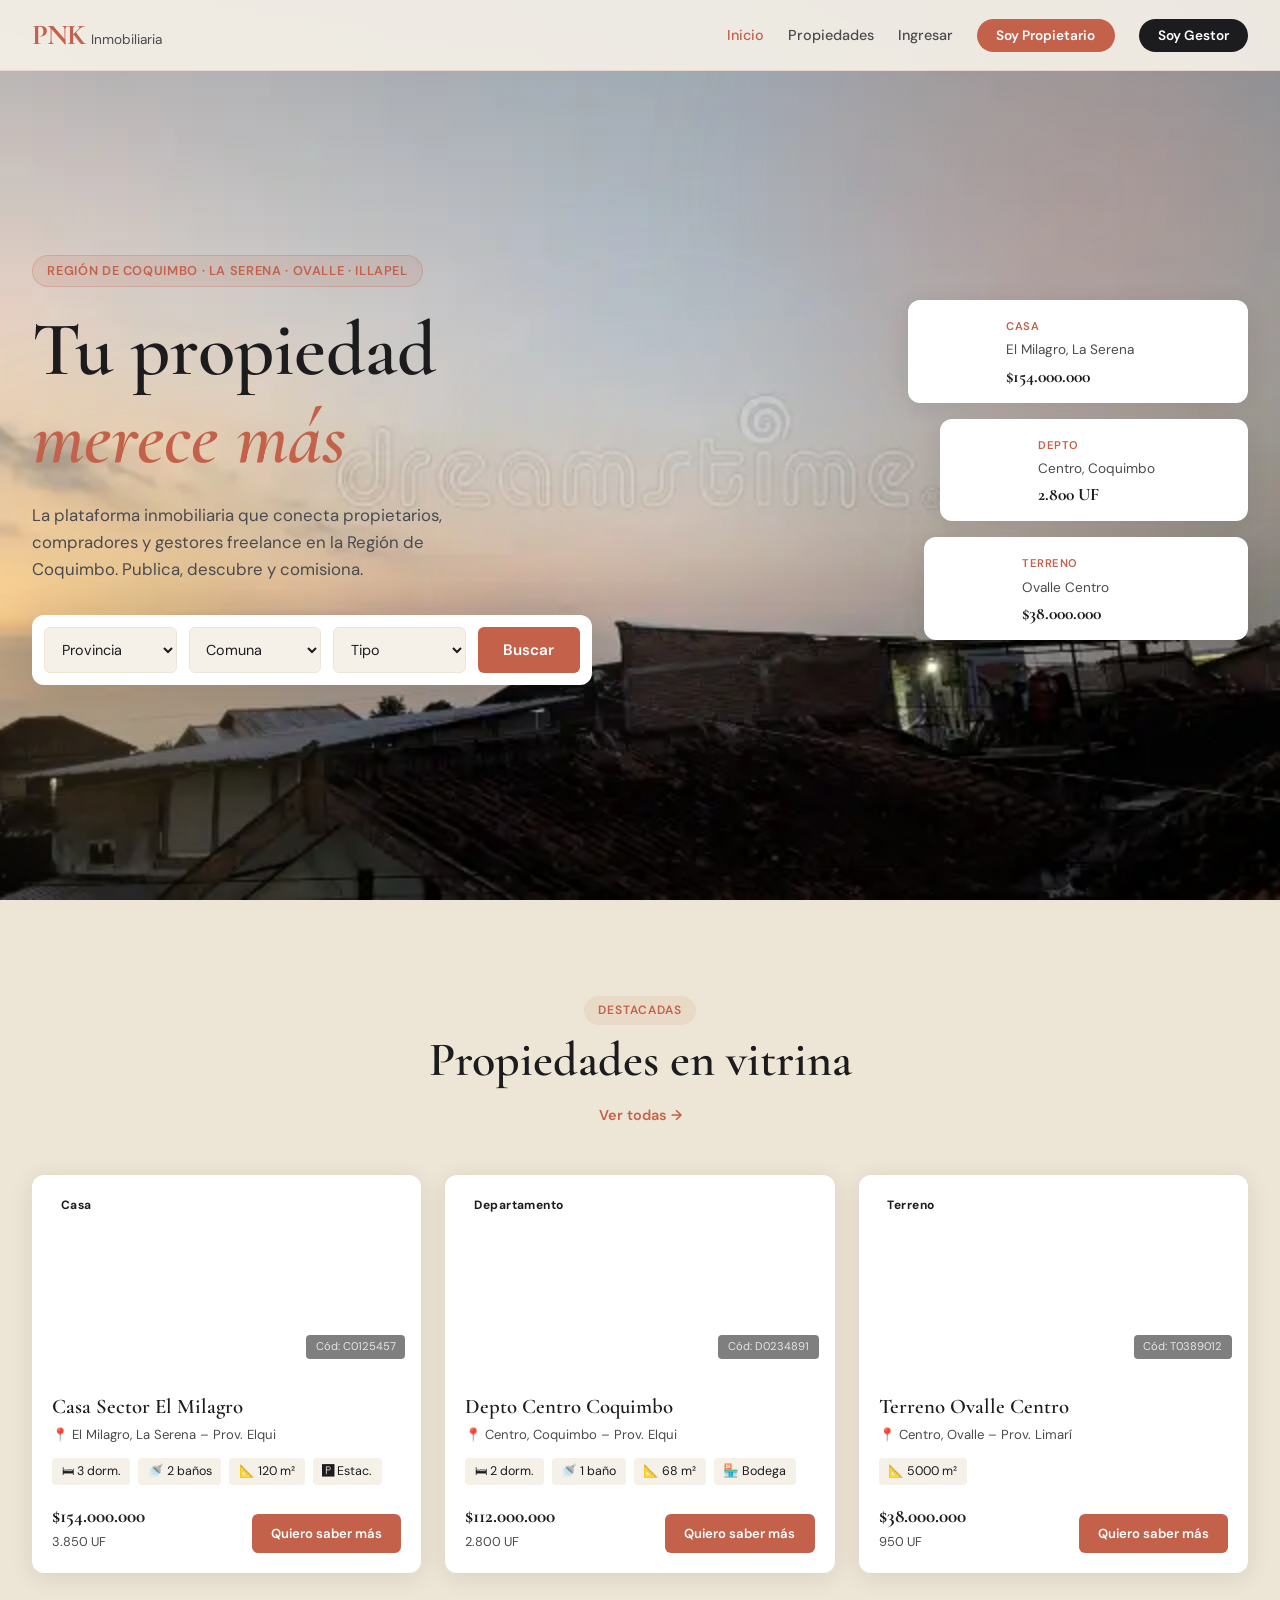
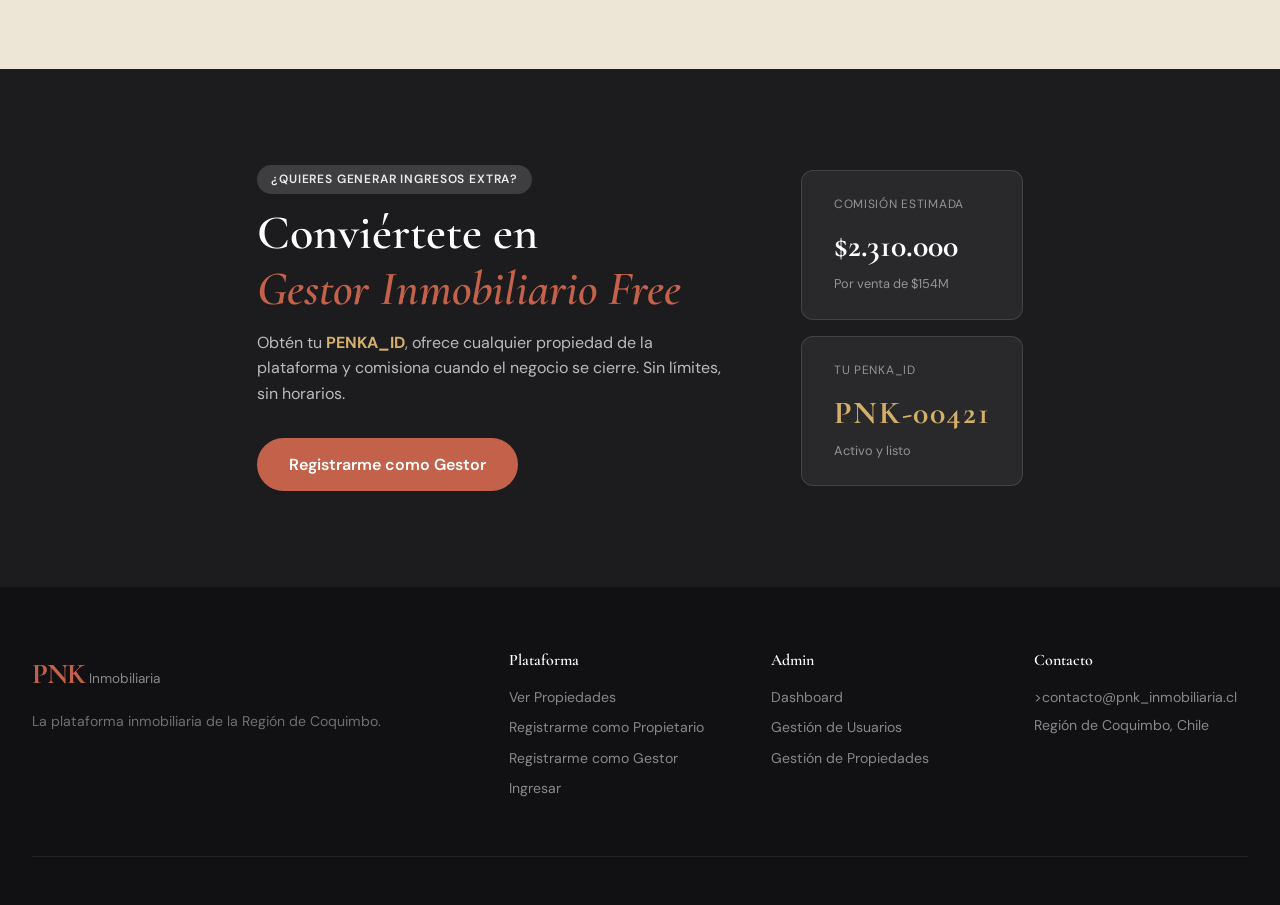
==== commit fb91bc6e: "Add files via upload" ====
--- a/index.html
+++ b/index.html
@@ -10,8 +10,7 @@
 </head>
 <body>
 
-<!-- ═══════════════════════════════════════════ NAV ═══════════════════════════════════════════ -->
-<nav class="navbar" id="navbar">
+  <nav class="navbar" id="navbar">
   <div class="nav-inner">
     <a href="index.html" class="logo">
       <span class="logo-p">PNK</span>
@@ -35,7 +34,6 @@
   </div>
 </nav>
 
-<!-- ═══════════════════════════════════════════ HERO ═══════════════════════════════════════════ -->
 <section class="hero">
   <div class="hero-bg">
     <div class="hero-shape s1"></div>
@@ -99,51 +97,6 @@
   </div>
 </section>
 
-<!-- ═══════════════════════════════════════════ STATS ═══════════════════════════════════════════ -->
-<section class="stats-bar">
-  <div class="stat"><span class="stat-n">+340</span><span class="stat-l">Propiedades</span></div>
-  <div class="stat-div"></div>
-  <div class="stat"><span class="stat-n">+120</span><span class="stat-l">Gestores Activos</span></div>
-  <div class="stat-div"></div>
-  <div class="stat"><span class="stat-n">3</span><span class="stat-l">Provincias</span></div>
-  <div class="stat-div"></div>
-  <div class="stat"><span class="stat-n">+80</span><span class="stat-l">Negocios Cerrados</span></div>
-</section>
-
-<!-- ═══════════════════════════════════════════ CÓMO FUNCIONA ═══════════════════════════════════ -->
-<section class="how">
-  <div class="section-header">
-    <span class="sec-tag">Proceso</span>
-    <h2>¿Cómo funciona PNK?</h2>
-  </div>
-  <div class="steps">
-    <div class="step">
-      <div class="step-num">01</div>
-      <h3>Regístrate</h3>
-      <p>Crea tu cuenta como Propietario o Gestor Inmobiliario Free. Verificamos tus antecedentes para garantizar confianza.</p>
-    </div>
-    <div class="step-arrow">→</div>
-    <div class="step">
-      <div class="step-num">02</div>
-      <h3>Publica o Capta</h3>
-      <p>Como Propietario sube tu inmueble con fotos y detalles. Como Gestor capta propiedades y gana tu PENKA_ID.</p>
-    </div>
-    <div class="step-arrow">→</div>
-    <div class="step">
-      <div class="step-num">03</div>
-      <h3>Conecta</h3>
-      <p>Compradores encuentran la propiedad ideal. Los gestores pueden ofrecer cualquier inmueble de la plataforma.</p>
-    </div>
-    <div class="step-arrow">→</div>
-    <div class="step">
-      <div class="step-num">04</div>
-      <h3>¡Comisiona!</h3>
-      <p>Cuando el negocio se cierra, el Gestor recibe su comisión. Todos ganan.</p>
-    </div>
-  </div>
-</section>
-
-<!-- ═══════════════════════════════════════════ FEATURED PROPS ═══════════════════════════════════ -->
 <section class="featured">
   <div class="section-header">
     <span class="sec-tag">Destacadas</span>
@@ -208,8 +161,7 @@
         <h4>Terreno Ovalle Centro</h4>
         <p class="pc-loc">📍 Centro, Ovalle – Prov. Limarí</p>
         <div class="pc-features">
-          <span>📐 300 m²</span>
-          <span>🌳 Antejardin</span>
+          <span>📐 5000 m²</span>
         </div>
         <div class="pc-footer">
           <div>
@@ -223,7 +175,6 @@
   </div>
 </section>
 
-<!-- ═══════════════════════════════════════════ CTA GESTOR ════════════════════════════════════════ -->
 <section class="cta-gestor">
   <div class="cta-content">
     <span class="sec-tag light">¿Quieres generar ingresos extra?</span>
@@ -244,8 +195,6 @@
     </div>
   </div>
 </section>
-
-<!-- ═══════════════════════════════════════════ FOOTER ════════════════════════════════════════════ -->
 <footer class="footer">
   <div class="footer-inner">
     <div class="footer-brand">
@@ -267,9 +216,8 @@
     </div>
     <div class="footer-contact">
       <h5>Contacto</h5>
-      <p><a href="/cdn-cgi/l/email-protection" class="__cf_email__" data-cfemail="e88b87869c898b9c87a8988683818685878a818481899a8189c68b84">[email&#160;protected]</a></p>
+      <p>>contacto@pnk_inmobiliaria.cl</p>
       <p>Región de Coquimbo, Chile</p>
     </div>
   </div>
   <div class="footer-bottom">
-    <p
--- a/css/styles.css
+++ b/css/styles.css
@@ -1,8 +1,3 @@
-/* ═══════════════════════════════════════════════════════
-   PNK INMOBILIARIA – ESTILOS GLOBALES
-   Paleta: Crema cálido · Terracota · Dorado · Oscuro elegante
-═══════════════════════════════════════════════════════ */
-
 @import url('https://fonts.googleapis.com/css2?family=Cormorant+Garamond:ital,wght@0,300;0,400;0,500;0,600;0,700;1,300;1,400;1,600&family=DM+Sans:wght@300;400;500;600&display=swap');
 
 :root {
@@ -40,21 +35,17 @@
 a { text-decoration: none; color: inherit; }
 img { max-width: 100%; display: block; }
 
-/* ─── SCROLLBAR ─── */
 ::-webkit-scrollbar { width: 6px; }
 ::-webkit-scrollbar-track { background: var(--cream-dark); }
 ::-webkit-scrollbar-thumb { background: var(--terracotta); border-radius: 3px; }
 
-/* ─── TYPOGRAPHY ─── */
 h1,h2,h3,h4,h5 { font-family: var(--font-display); font-weight: 600; line-height: 1.15; }
 h1 { font-size: clamp(2.8rem, 6vw, 5rem); }
 h2 { font-size: clamp(2rem, 4vw, 3rem); }
 h3 { font-size: 1.4rem; }
 em { font-style: italic; color: var(--terracotta); }
 
-/* ═══════════════════════════════════════════
-   NAVBAR
-═══════════════════════════════════════════ */
+
 .navbar {
   position: fixed; top: 0; left: 0; width: 100%; z-index: 1000;
   background: rgba(245,240,232,0.92);
@@ -107,9 +98,7 @@
 .mobile-menu a { padding: .6rem 0; font-weight: 500; border-bottom: 1px solid var(--cream-dark); color: var(--dark); }
 .mobile-menu.open { display: flex; }
 
-/* ═══════════════════════════════════════════
-   HERO
-═══════════════════════════════════════════ */
+
 .hero {
   min-height: 100vh;
   display: flex; align-items: center;
@@ -119,9 +108,16 @@
 }
 
 .hero-bg {
-  position: fixed; inset: 0; pointer-events: none; z-index: -1;
-  overflow: hidden;
-}
+  position: absolute;
+  inset: 0;
+  z-index: -1;
+
+  background-image: url("../img/idk.webp");
+  background-size: cover;
+  background-position: center;
+  background-repeat: no-repeat;
+}
+
 .hero-shape {
   position: absolute; border-radius: 50%;
   filter: blur(80px); opacity: .35;
@@ -179,7 +175,6 @@
 }
 .btn-search:hover { background: var(--terracotta-dark); transform: translateY(-1px); }
 
-/* HERO CARDS */
 .hero-img-wrap {
   flex: 1; display: flex; flex-direction: column; gap: 1rem;
   position: relative; max-width: 340px;
@@ -204,17 +199,18 @@
   width: 70px; height: 70px; border-radius: 8px; flex-shrink: 0;
   background-size: cover; background-position: center;
 }
-.t1 { background: linear-gradient(135deg, #C4614A 0%, #D4836E 100%); }
-.t2 { background: linear-gradient(135deg, #B8963E 0%, #D4AF6A 100%); }
-.t3 { background: linear-gradient(135deg, #4A6C6A 0%, #6E9A98 100%); }
+
+.t1 {background-image: url("../img/casa1.jpg");}
+.t2 {background-image: url("../img/depto1.jpg");}
+.t3 {background-image: url("../img/terreno1.jpg");}
 
 .prop-tipo { font-size: .7rem; font-weight: 600; color: var(--terracotta); text-transform: uppercase; letter-spacing: .05em; }
 .prop-lugar { font-size: .85rem; color: var(--dark-soft); margin: .1rem 0; }
 .prop-precio { font-family: var(--font-display); font-size: 1.1rem; color: var(--dark); }
 
-/* ═══════════════════════════════════════════
-   STATS BAR
-═══════════════════════════════════════════ */
+
+
+
 .stats-bar {
   background: var(--dark);
   display: flex; justify-content: center; align-items: center;
@@ -226,9 +222,8 @@
 .stat-l { font-size: .85rem; color: rgba(255,255,255,.6); margin-top: .2rem; }
 .stat-div { width: 1px; height: 40px; background: rgba(255,255,255,.15); }
 
-/* ═══════════════════════════════════════════
-   SECTIONS SHARED
-═══════════════════════════════════════════ */
+
+
 .section-header {
   text-align: center; margin-bottom: 3rem;
   display: flex; flex-direction: column; align-items: center; gap: .5rem;
@@ -247,9 +242,9 @@
 }
 .sec-tag.light { background: rgba(255,255,255,.15); color: rgba(255,255,255,.9); }
 
-/* ═══════════════════════════════════════════
-   HOW IT WORKS
-═══════════════════════════════════════════ */
+
+
+
 .how { padding: 6rem 2rem; max-width: 1280px; margin: 0 auto; }
 .steps {
   display: flex; align-items: flex-start; gap: 1rem;
@@ -271,9 +266,8 @@
 .step p { font-size: .88rem; color: var(--dark-soft); }
 .step-arrow { font-size: 2rem; color: var(--gold); padding-top: 3.5rem; }
 
-/* ═══════════════════════════════════════════
-   PROPERTY CARDS
-═══════════════════════════════════════════ */
+
+
 .featured { padding: 6rem 2rem; background: var(--cream-dark); }
 .featured .section-header { max-width: 1280px; margin: 0 auto 3rem; }
 
@@ -295,9 +289,13 @@
   height: 200px; position: relative;
   background-size: cover; background-position: center;
 }
-.pi1 { background: linear-gradient(135deg, #C4614A 0%, #8B3A2A 100%); }
-.pi2 { background: linear-gradient(135deg, #2D4A6B 0%, #1A2F45 100%); }
-.pi3 { background: linear-gradient(135deg, #4A6C4A 0%, #2A4C2A 100%); }
+.pi1 {background-image: url("../img/casa1.jpg");}
+.pi2 {background-image: url("../img/depto1.jpg");}
+.pi3 {background-image: url("../img/terreno1.jpg");}
+.pi4 {background-image: url("../img/casa2.jpg");}
+.pi5 {background-image: url("../img/depto2.jpg");}
+.pi6 {background-image: url("../img/terreno2.jpg");}
+
 
 .pc-badge {
   position: absolute; top: 1rem; left: 1rem;
@@ -329,9 +327,9 @@
 }
 .btn-ver:hover { background: var(--terracotta-dark); }
 
-/* ═══════════════════════════════════════════
-   CTA GESTOR
-═══════════════════════════════════════════ */
+
+
+
 .cta-gestor {
   background: var(--dark);
   padding: 6rem 2rem;
@@ -365,9 +363,9 @@
 .dc-val.penka { color: var(--gold-light); letter-spacing: .05em; }
 .dc-sub { font-size: .8rem; color: rgba(255,255,255,.5); margin-top: .2rem; }
 
-/* ═══════════════════════════════════════════
-   FOOTER
-═══════════════════════════════════════════ */
+
+
+
 .footer { background: #111113; padding: 4rem 2rem 0; }
 .footer-inner {
   max-width: 1280px; margin: 0 auto;
@@ -390,9 +388,9 @@
   color: rgba(255,255,255,.25); font-size: .8rem;
 }
 
-/* ═══════════════════════════════════════════
-   FORMS – SHARED
-═══════════════════════════════════════════ */
+
+
+
 .page-form { min-height: 100vh; padding: 100px 2rem 4rem; display: flex; align-items: flex-start; justify-content: center; background: var(--cream); }
 .form-wrap {
   width: 100%; max-width: 640px;
@@ -445,7 +443,6 @@
 .form-footer { margin-top: 1.5rem; text-align: center; font-size: .88rem; color: var(--dark-soft); }
 .form-footer a { color: var(--terracotta); font-weight: 600; }
 
-/* Section separator */
 .form-section-title {
   font-family: var(--font-display); font-size: 1.1rem;
   color: var(--terracotta); grid-column: 1/-1;
@@ -453,15 +450,13 @@
   margin-top: .5rem;
 }
 
-/* Checkbox group */
 .check-group { display: flex; flex-wrap: wrap; gap: .75rem; }
 .check-item { display: flex; align-items: center; gap: .4rem; cursor: pointer; }
 .check-item input { accent-color: var(--terracotta); width: 16px; height: 16px; cursor: pointer; }
 .check-item span { font-size: .9rem; }
 
-/* ═══════════════════════════════════════════
-   LOGIN PAGE
-═══════════════════════════════════════════ */
+
+
 .login-page {
   min-height: 100vh; display: flex;
   background: var(--dark);
@@ -511,9 +506,8 @@
 
 .recover-link { display: block; text-align: right; margin-top: .5rem; font-size: .82rem; color: var(--terracotta); font-weight: 600; }
 
-/* ═══════════════════════════════════════════
-   DASHBOARD
-═══════════════════════════════════════════ */
+
+
 .dash-layout {
   display: flex; min-height: 100vh;
   padding-top: 70px;
@@ -572,7 +566,7 @@
 .btn-action.secondary { background: var(--white); color: var(--dark); border: 1.5px solid var(--cream-dark); }
 .btn-action.secondary:hover { background: var(--cream-dark); }
 
-/* KPI Cards */
+
 .kpi-row { display: grid; grid-template-columns: repeat(auto-fit, minmax(200px, 1fr)); gap: 1.25rem; margin-bottom: 2rem; }
 .kpi-card {
   background: var(--white); border-radius: var(--radius);
@@ -587,7 +581,7 @@
 .kpi-card.highlight .kpi-label, .kpi-card.highlight .kpi-sub { color: rgba(255,255,255,.7); }
 .kpi-card.highlight .kpi-val { color: var(--white); }
 
-/* Table */
+
 .table-wrap { background: var(--white); border-radius: var(--radius); box-shadow: var(--shadow); overflow: hidden; margin-bottom: 2rem; }
 .table-head { display: flex; justify-content: space-between; align-items: center; padding: 1.25rem 1.5rem; border-bottom: 1px solid var(--cream-dark); }
 .table-head h4 { font-family: var(--font-display); font-size: 1.2rem; }
@@ -620,12 +614,10 @@
 .btn-del { background: rgba(196,97,74,.12); color: var(--terracotta); }
 .btn-view { background: rgba(44,90,160,.12); color: #2C5AA0; }
 
-/* Property grid in dashboard */
+
 .prop-dash-grid { display: grid; grid-template-columns: repeat(auto-fill,minmax(260px,1fr)); gap: 1.2rem; }
 
-/* ═══════════════════════════════════════════
-   PROPERTIES LISTING PAGE
-═══════════════════════════════════════════ */
+
 .props-page { padding: 100px 2rem 4rem; max-width: 1280px; margin: 0 auto; }
 .props-page-header { margin-bottom: 2rem; }
 .props-page-header h2 { margin-bottom: .5rem; }
@@ -645,7 +637,7 @@
   background: var(--cream); min-width: 140px;
 }
 
-/* Modal overlay */
+
 .modal-overlay {
   position: fixed; inset: 0; background: rgba(0,0,0,.5);
   display: none; align-items: center; justify-content: center;
@@ -666,6 +658,7 @@
   font-size: 1.1rem; cursor: pointer;
 }
 
+
 .modal-photo-strip { display: flex; gap: .75rem; margin-bottom: 1.5rem; overflow-x: auto; }
 .modal-photo { width: 120px; height: 90px; border-radius: 8px; flex-shrink: 0; background-size: cover; background-position: center; }
 .mp1 { background: linear-gradient(135deg, #C4614A, #8B3A2A); }
@@ -690,9 +683,7 @@
 .share-fb { background: #1877F2; color: white; }
 .share-copy { background: var(--cream-dark); color: var(--dark); }
 
-/* ═══════════════════════════════════════════
-   RESPONSIVE
-═══════════════════════════════════════════ */
+
 @media (max-width: 900px) {
   .footer-inner { grid-template-columns: 1fr 1fr; }
   .hero { flex-direction: column; text-align: center; padding-top: 110px; }
@@ -705,6 +696,7 @@
   .login-visual { display: none; }
 }
 
+
 @media (max-width: 640px) {
   .nav-links { display: none; }
   .hamburger { display: block; }
@@ -714,7 +706,7 @@
   .modal-features-grid { grid-template-columns: 1fr; }
 }
 
-/* ═══ UTILITY ═══ */
+
 .text-center { text-align: center; }
 .mt-1 { margin-top: 1rem; }
 .mt-2 { margin-top: 2rem; }
